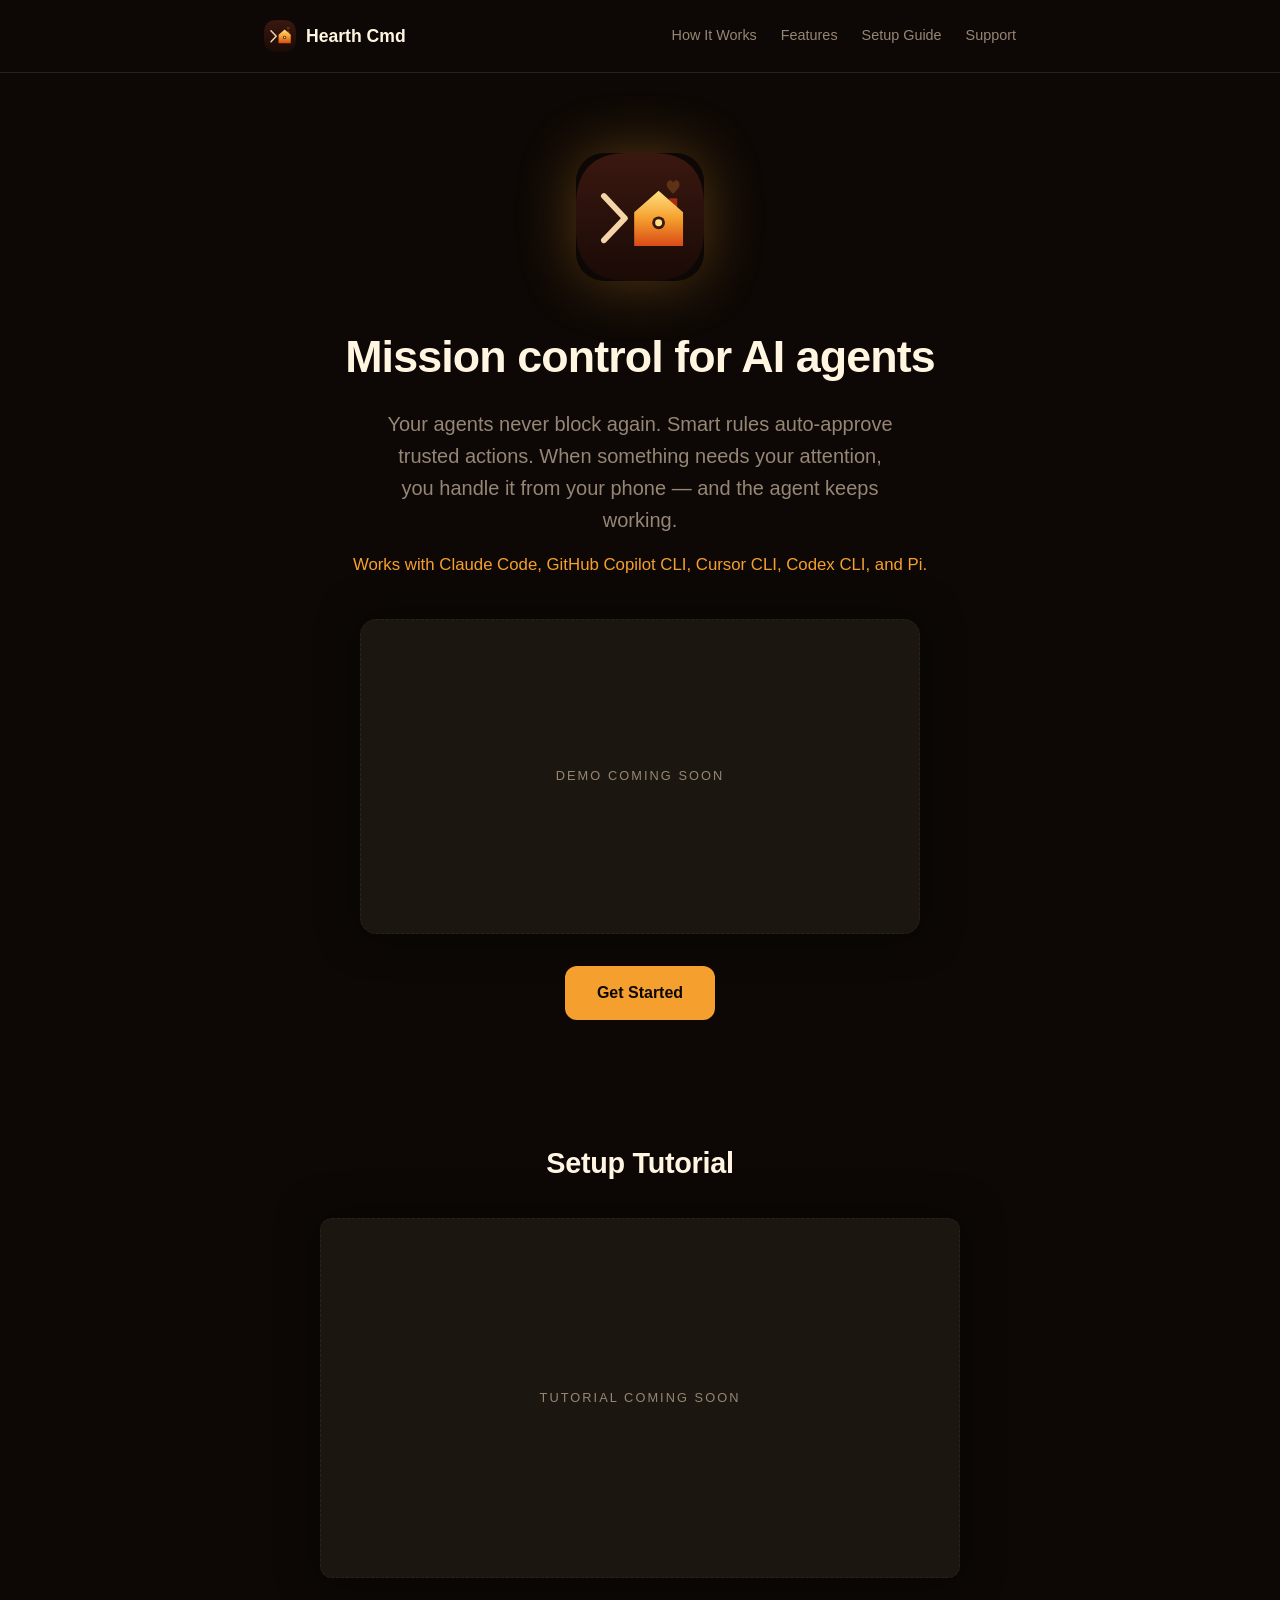
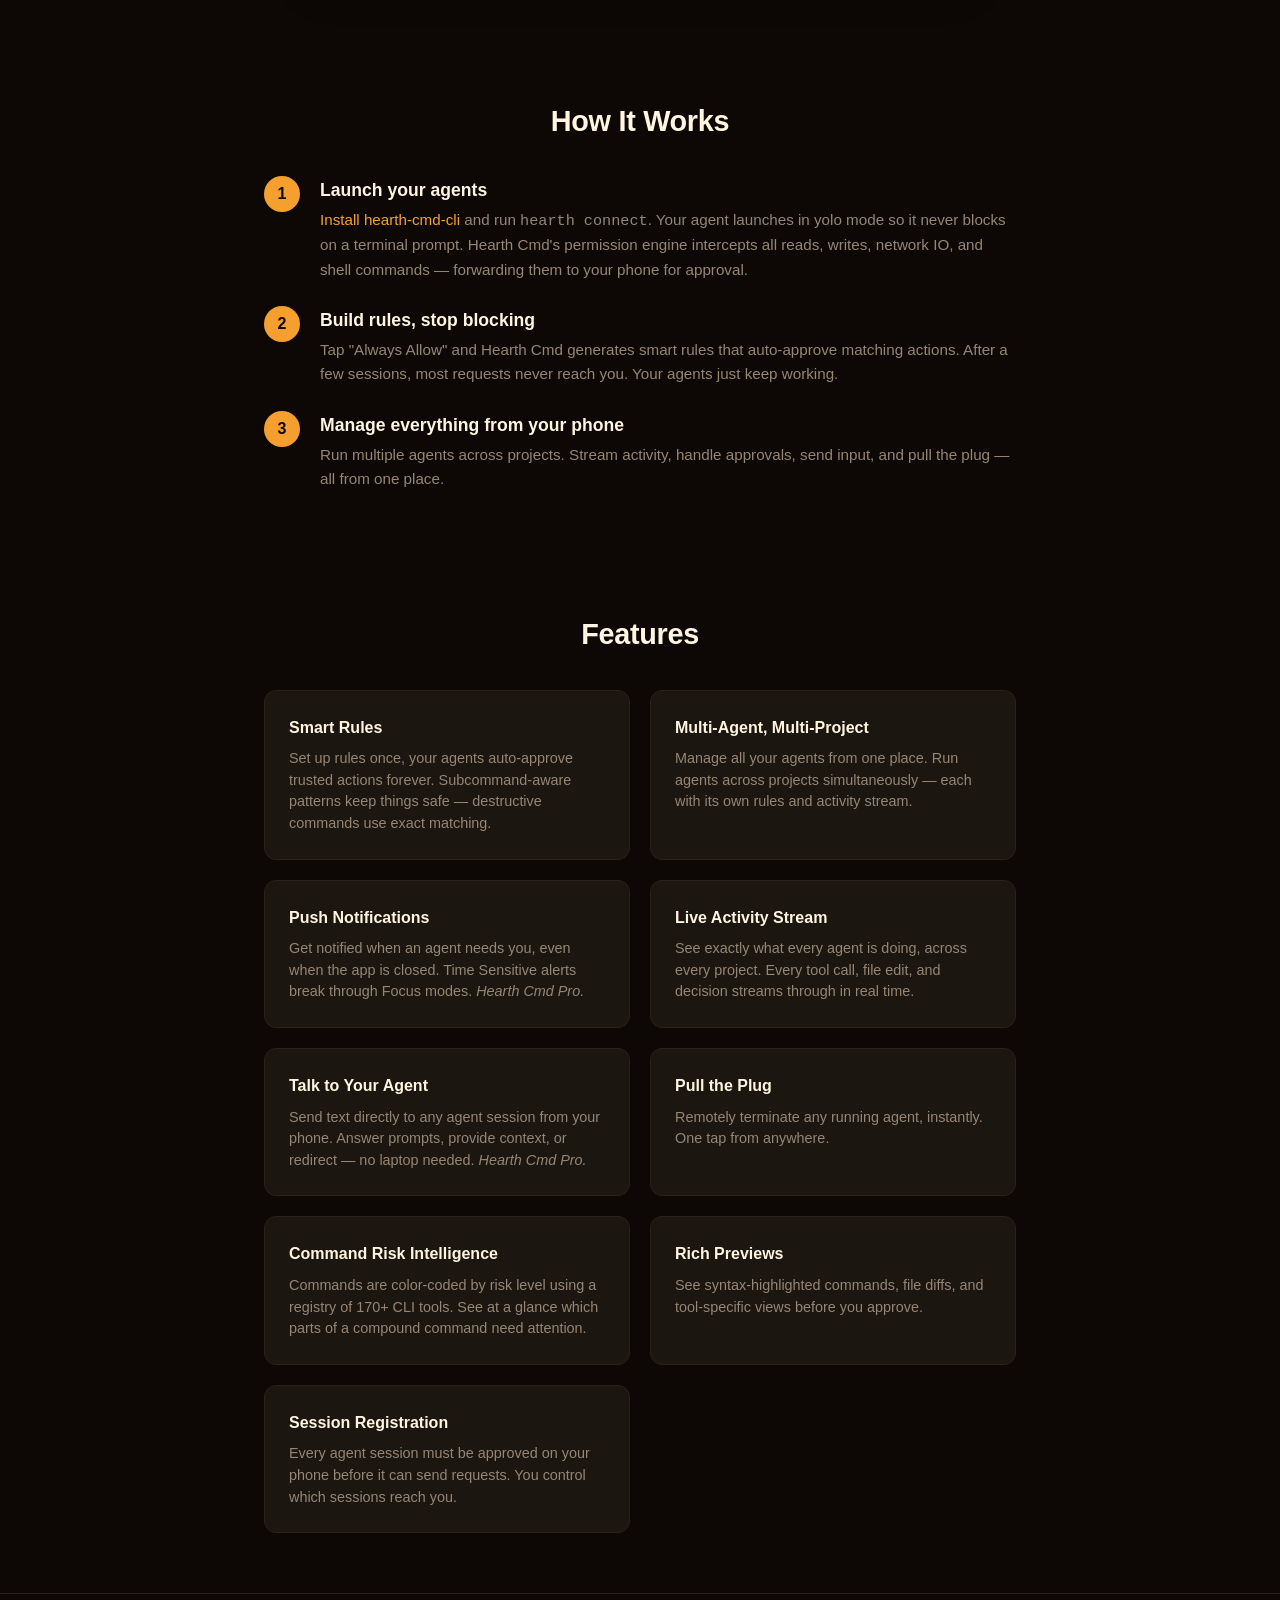
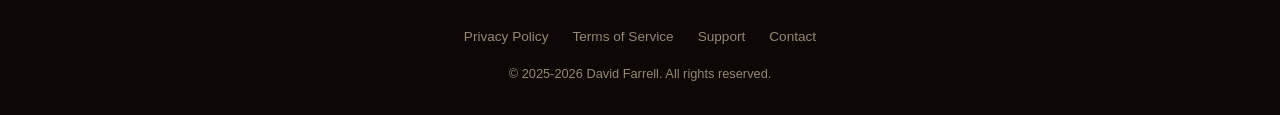
==== index.html @ 32d09fed "init: copy hearthcmd.com site as base for hearthcmd.dev Co-Authored-By: Claude Sonnet 4.6 <noreply@a" ====
<!DOCTYPE html>
<html lang="en">
<head>
  <meta charset="UTF-8">
  <meta name="viewport" content="width=device-width, initial-scale=1.0">
  <title>Hearth Cmd - Mission Control for AI Coding Agents</title>
  <meta name="description" content="Mission control for AI coding agents. Smart rules, live activity streaming, push notifications, and multi-agent management for Claude Code, Copilot CLI, Cursor CLI, Codex CLI, and Pi.">
  <link rel="icon" type="image/svg+xml" href="hearthcmd.svg">
  <link rel="apple-touch-icon" href="hearthcmd-180.png">
  <link rel="stylesheet" href="style.css">
</head>
<body>
  <nav>
    <div class="container">
      <a href="/" class="brand">
        <img src="hearthcmd.svg" alt="Hearth Cmd logo">
        Hearth Cmd
      </a>
      <div class="nav-links">
        <a href="#how-it-works">How It Works</a>
        <a href="#features">Features</a>
        <a href="guide.html">Setup Guide</a>
        <a href="support.html">Support</a>
      </div>
    </div>
  </nav>

  <header class="hero">
    <div class="container">
      <img src="hearthcmd.svg" alt="Hearth Cmd" class="hero-logo">
      <h1>Mission control for AI agents</h1>
      <p class="tagline">Your agents never block again. Smart rules auto-approve trusted actions. When something needs your attention, you handle it from your phone — and the agent keeps working.</p>
      <p class="supported-agents">Works with Claude Code, GitHub Copilot CLI, Cursor CLI, Codex CLI, and Pi.</p>
      <div class="hero-video media-placeholder" role="img" aria-label="Activity stream demo coming soon">
        Demo coming soon
      </div>
      <a href="guide.html" class="cta-button">Get Started</a>
    </div>
  </header>

  <section id="tutorial">
    <div class="container">
      <h2>Setup Tutorial</h2>
      <div class="video-wrapper media-placeholder" role="img" aria-label="Setup tutorial coming soon">
        Tutorial coming soon
      </div>
    </div>
  </section>

  <section id="how-it-works">
    <div class="container">
      <h2>How It Works</h2>
      <div class="steps">
        <div class="step">
          <div class="step-number">1</div>
          <div class="step-content">
            <h3>Launch your agents</h3>
            <p><a href="guide.html">Install hearth-cmd-cli</a> and run <code>hearth connect</code>. Your agent launches in yolo mode so it never blocks on a terminal prompt. Hearth Cmd's permission engine intercepts all reads, writes, network IO, and shell commands &mdash; forwarding them to your phone for approval.</p>
          </div>
        </div>
        <div class="step">
          <div class="step-number">2</div>
          <div class="step-content">
            <h3>Build rules, stop blocking</h3>
            <p>Tap "Always Allow" and Hearth Cmd generates smart rules that auto-approve matching actions. After a few sessions, most requests never reach you. Your agents just keep working.</p>
          </div>
        </div>
        <div class="step">
          <div class="step-number">3</div>
          <div class="step-content">
            <h3>Manage everything from your phone</h3>
            <p>Run multiple agents across projects. Stream activity, handle approvals, send input, and pull the plug &mdash; all from one place.</p>
          </div>
        </div>
      </div>
    </div>
  </section>

  <section id="features">
    <div class="container">
      <h2>Features</h2>
      <div class="features-grid">
        <div class="feature-card">
          <h3>Smart Rules</h3>
          <p>Set up rules once, your agents auto-approve trusted actions forever. Subcommand-aware patterns keep things safe &mdash; destructive commands use exact matching.</p>
        </div>
        <div class="feature-card">
          <h3>Multi-Agent, Multi-Project</h3>
          <p>Manage all your agents from one place. Run agents across projects simultaneously &mdash; each with its own rules and activity stream.</p>
        </div>
        <div class="feature-card">
          <h3>Push Notifications</h3>
          <p>Get notified when an agent needs you, even when the app is closed. Time Sensitive alerts break through Focus modes. <em>Hearth Cmd Pro.</em></p>
        </div>
        <div class="feature-card">
          <h3>Live Activity Stream</h3>
          <p>See exactly what every agent is doing, across every project. Every tool call, file edit, and decision streams through in real time.</p>
        </div>
        <div class="feature-card">
          <h3>Talk to Your Agent</h3>
          <p>Send text directly to any agent session from your phone. Answer prompts, provide context, or redirect &mdash; no laptop needed. <em>Hearth Cmd Pro.</em></p>
        </div>
        <div class="feature-card">
          <h3>Pull the Plug</h3>
          <p>Remotely terminate any running agent, instantly. One tap from anywhere.</p>
        </div>
        <div class="feature-card">
          <h3>Command Risk Intelligence</h3>
          <p>Commands are color-coded by risk level using a registry of 170+ CLI tools. See at a glance which parts of a compound command need attention.</p>
        </div>
        <div class="feature-card">
          <h3>Rich Previews</h3>
          <p>See syntax-highlighted commands, file diffs, and tool-specific views before you approve.</p>
        </div>
        <div class="feature-card">
          <h3>Session Registration</h3>
          <p>Every agent session must be approved on your phone before it can send requests. You control which sessions reach you.</p>
        </div>

      </div>
    </div>
  </section>

  <footer>
    <div class="container">
      <div class="footer-links">
        <a href="privacy.html">Privacy Policy</a>
        <a href="terms.html">Terms of Service</a>
        <a href="support.html">Support</a>
        <a href="mailto:support@hearthcmd.com">Contact</a>
      </div>
      <p class="copyright">&copy; 2025-2026 David Farrell. All rights reserved.</p>
    </div>
  </footer>
</body>
</html>
---- style.css ----
/* Reset & Base */
*, *::before, *::after {
  box-sizing: border-box;
  margin: 0;
  padding: 0;
}

:root {
  --accent: #f5a02e;
  --accent-glow: rgba(245, 160, 46, 0.32);
  --dark: #0d0805;
  --dark-surface: #15100b;
  --dark-card: #1c1611;
  --dark-border: #2a2118;
  --text: #e8e0d4;
  --text-muted: #968675;
  --text-heading: #fff5e0;
}

html {
  scroll-behavior: smooth;
}

body {
  font-family: -apple-system, BlinkMacSystemFont, "SF Pro Text", "Helvetica Neue", Arial, sans-serif;
  background: var(--dark);
  color: var(--text);
  line-height: 1.6;
  -webkit-font-smoothing: antialiased;
}

a {
  color: var(--accent);
  text-decoration: none;
}

a:hover {
  text-decoration: underline;
}

/* Layout */
.container {
  max-width: 800px;
  margin: 0 auto;
  padding: 0 24px;
}

/* Navigation */
nav {
  padding: 20px 0;
  border-bottom: 1px solid var(--dark-border);
}

nav .container {
  display: flex;
  align-items: center;
  justify-content: space-between;
}

nav .brand {
  display: flex;
  align-items: center;
  gap: 10px;
  color: var(--text-heading);
  font-weight: 600;
  font-size: 1.1rem;
}

nav .brand img {
  width: 32px;
  height: 32px;
  border-radius: 7px;
}

nav .nav-links {
  display: flex;
  gap: 24px;
}

nav .nav-links a {
  color: var(--text-muted);
  font-size: 0.9rem;
}

nav .nav-links a:hover {
  color: var(--text);
  text-decoration: none;
}

/* Hero */
.hero {
  text-align: center;
  padding: 80px 0 60px;
}

.hero-logo {
  width: 128px;
  height: 128px;
  border-radius: 28px;
  margin-bottom: 32px;
  box-shadow: 0 0 60px var(--accent-glow);
}

.hero h1 {
  font-size: 2.8rem;
  font-weight: 700;
  color: var(--text-heading);
  margin-bottom: 16px;
  letter-spacing: -0.02em;
}

.hero .tagline {
  font-size: 1.25rem;
  color: var(--text-muted);
  max-width: 520px;
  margin: 0 auto 16px;
}

.hero .supported-agents {
  font-size: 1.05rem;
  color: var(--accent);
  margin: 0 auto 40px;
}

.hero-video {
  display: block;
  margin: 0 auto 32px;
  width: 100%;
  max-width: 560px;
  max-height: 500px;
  aspect-ratio: 16 / 9;
  border-radius: 16px;
  box-shadow: 0 0 40px rgba(0, 0, 0, 0.5);
}

.media-placeholder {
  display: flex;
  align-items: center;
  justify-content: center;
  background: var(--dark-card);
  border: 1px dashed var(--dark-border);
  color: var(--text-muted);
  font-size: 0.8rem;
  letter-spacing: 0.16em;
  text-transform: uppercase;
}

.cta-button {
  display: inline-block;
  background: var(--accent);
  color: var(--dark);
  font-weight: 600;
  font-size: 1rem;
  padding: 14px 32px;
  border-radius: 12px;
  transition: opacity 0.2s;
}

.cta-button:hover {
  opacity: 0.85;
  text-decoration: none;
}

/* Video */
.video-wrapper {
  max-width: 640px;
  margin: 0 auto;
  aspect-ratio: 16 / 9;
  border-radius: 12px;
  overflow: hidden;
  box-shadow: 0 0 40px rgba(0, 0, 0, 0.5);
}

.video-wrapper iframe {
  width: 100%;
  height: 100%;
}

/* Sections */
section {
  padding: 60px 0;
}

section h2 {
  font-size: 1.8rem;
  font-weight: 700;
  color: var(--text-heading);
  margin-bottom: 32px;
  text-align: center;
  letter-spacing: -0.01em;
}

/* How It Works */
.steps {
  display: flex;
  flex-direction: column;
  gap: 24px;
}

.step {
  display: flex;
  gap: 20px;
  align-items: flex-start;
}

.step-number {
  flex-shrink: 0;
  width: 36px;
  height: 36px;
  background: var(--accent);
  color: var(--dark);
  font-weight: 700;
  font-size: 1rem;
  border-radius: 50%;
  display: flex;
  align-items: center;
  justify-content: center;
}

.step-content h3 {
  font-size: 1.1rem;
  color: var(--text-heading);
  margin-bottom: 4px;
}

.step-content p {
  color: var(--text-muted);
  font-size: 0.95rem;
}

/* Features */
.features-grid {
  display: grid;
  grid-template-columns: 1fr 1fr;
  gap: 20px;
}

.feature-card {
  background: var(--dark-card);
  border: 1px solid var(--dark-border);
  border-radius: 12px;
  padding: 24px;
}

.feature-card h3 {
  color: var(--text-heading);
  font-size: 1rem;
  margin-bottom: 8px;
}

.feature-card p {
  color: var(--text-muted);
  font-size: 0.9rem;
  line-height: 1.5;
}

/* Footer */
footer {
  border-top: 1px solid var(--dark-border);
  padding: 32px 0;
  text-align: center;
}

footer .footer-links {
  display: flex;
  justify-content: center;
  gap: 24px;
  margin-bottom: 16px;
}

footer .footer-links a {
  color: var(--text-muted);
  font-size: 0.85rem;
}

footer .footer-links a:hover {
  color: var(--text);
}

footer .copyright {
  color: var(--text-muted);
  font-size: 0.8rem;
}

/* Legal pages */
.legal {
  padding: 60px 0;
}

.legal h1 {
  font-size: 2rem;
  font-weight: 700;
  color: var(--text-heading);
  margin-bottom: 8px;
}

.legal .last-updated {
  color: var(--text-muted);
  font-size: 0.9rem;
  margin-bottom: 40px;
}

.legal h2 {
  font-size: 1.3rem;
  text-align: left;
  margin-top: 36px;
  margin-bottom: 12px;
}

.legal p,
.legal ul {
  margin-bottom: 16px;
  font-size: 0.95rem;
  line-height: 1.7;
}

.legal ul {
  padding-left: 24px;
}

.legal li {
  margin-bottom: 8px;
}

/* Support / docs page */
.docs {
  padding: 60px 0;
}

.docs h1 {
  font-size: 2rem;
  font-weight: 700;
  color: var(--text-heading);
  margin-bottom: 32px;
}

.docs h2 {
  font-size: 1.3rem;
  text-align: left;
  margin-top: 36px;
  margin-bottom: 12px;
}

.docs h3 {
  font-size: 1.1rem;
  color: var(--text-heading);
  margin-top: 24px;
  margin-bottom: 8px;
}

.docs p,
.docs ul,
.docs ol {
  margin-bottom: 16px;
  font-size: 0.95rem;
  line-height: 1.7;
}

.docs ul,
.docs ol {
  padding-left: 24px;
}

.docs li {
  margin-bottom: 8px;
}

.docs code {
  font-family: "SF Mono", "Menlo", "Monaco", monospace;
  font-size: 0.85em;
  background: var(--dark-card);
  border: 1px solid var(--dark-border);
  padding: 2px 6px;
  border-radius: 4px;
}

.docs pre {
  background: var(--dark-card);
  border: 1px solid var(--dark-border);
  border-radius: 8px;
  padding: 16px;
  overflow-x: auto;
  margin-bottom: 16px;
  position: relative;
}

.copy-btn {
  position: absolute;
  top: 8px;
  right: 8px;
  background: var(--dark-border);
  color: var(--text-muted);
  border: none;
  border-radius: 4px;
  padding: 4px 10px;
  font-size: 0.75rem;
  cursor: pointer;
  opacity: 0;
  transition: opacity 0.15s, background 0.15s;
}

.docs pre:hover .copy-btn {
  opacity: 1;
}

.copy-btn:hover {
  background: var(--accent);
  color: var(--dark);
}

.copy-btn.copied {
  background: var(--accent);
  color: var(--dark);
  opacity: 1;
}

.docs pre code {
  background: none;
  border: none;
  padding: 0;
  font-size: 0.85rem;
  line-height: 1.5;
}

.docs table {
  width: 100%;
  border-collapse: collapse;
  margin-bottom: 16px;
  font-size: 0.9rem;
}

.docs th,
.docs td {
  text-align: left;
  padding: 10px 12px;
  border-bottom: 1px solid var(--dark-border);
}

.docs th {
  color: var(--text-heading);
  font-weight: 600;
}

.docs td {
  color: var(--text-muted);
}

.docs td code {
  font-size: 0.8rem;
}

/* Responsive */
@media (max-width: 600px) {
  .hero h1 {
    font-size: 2rem;
  }

  .hero .tagline {
    font-size: 1.05rem;
  }

  .features-grid {
    grid-template-columns: 1fr;
  }

  nav .nav-links {
    gap: 16px;
  }
}
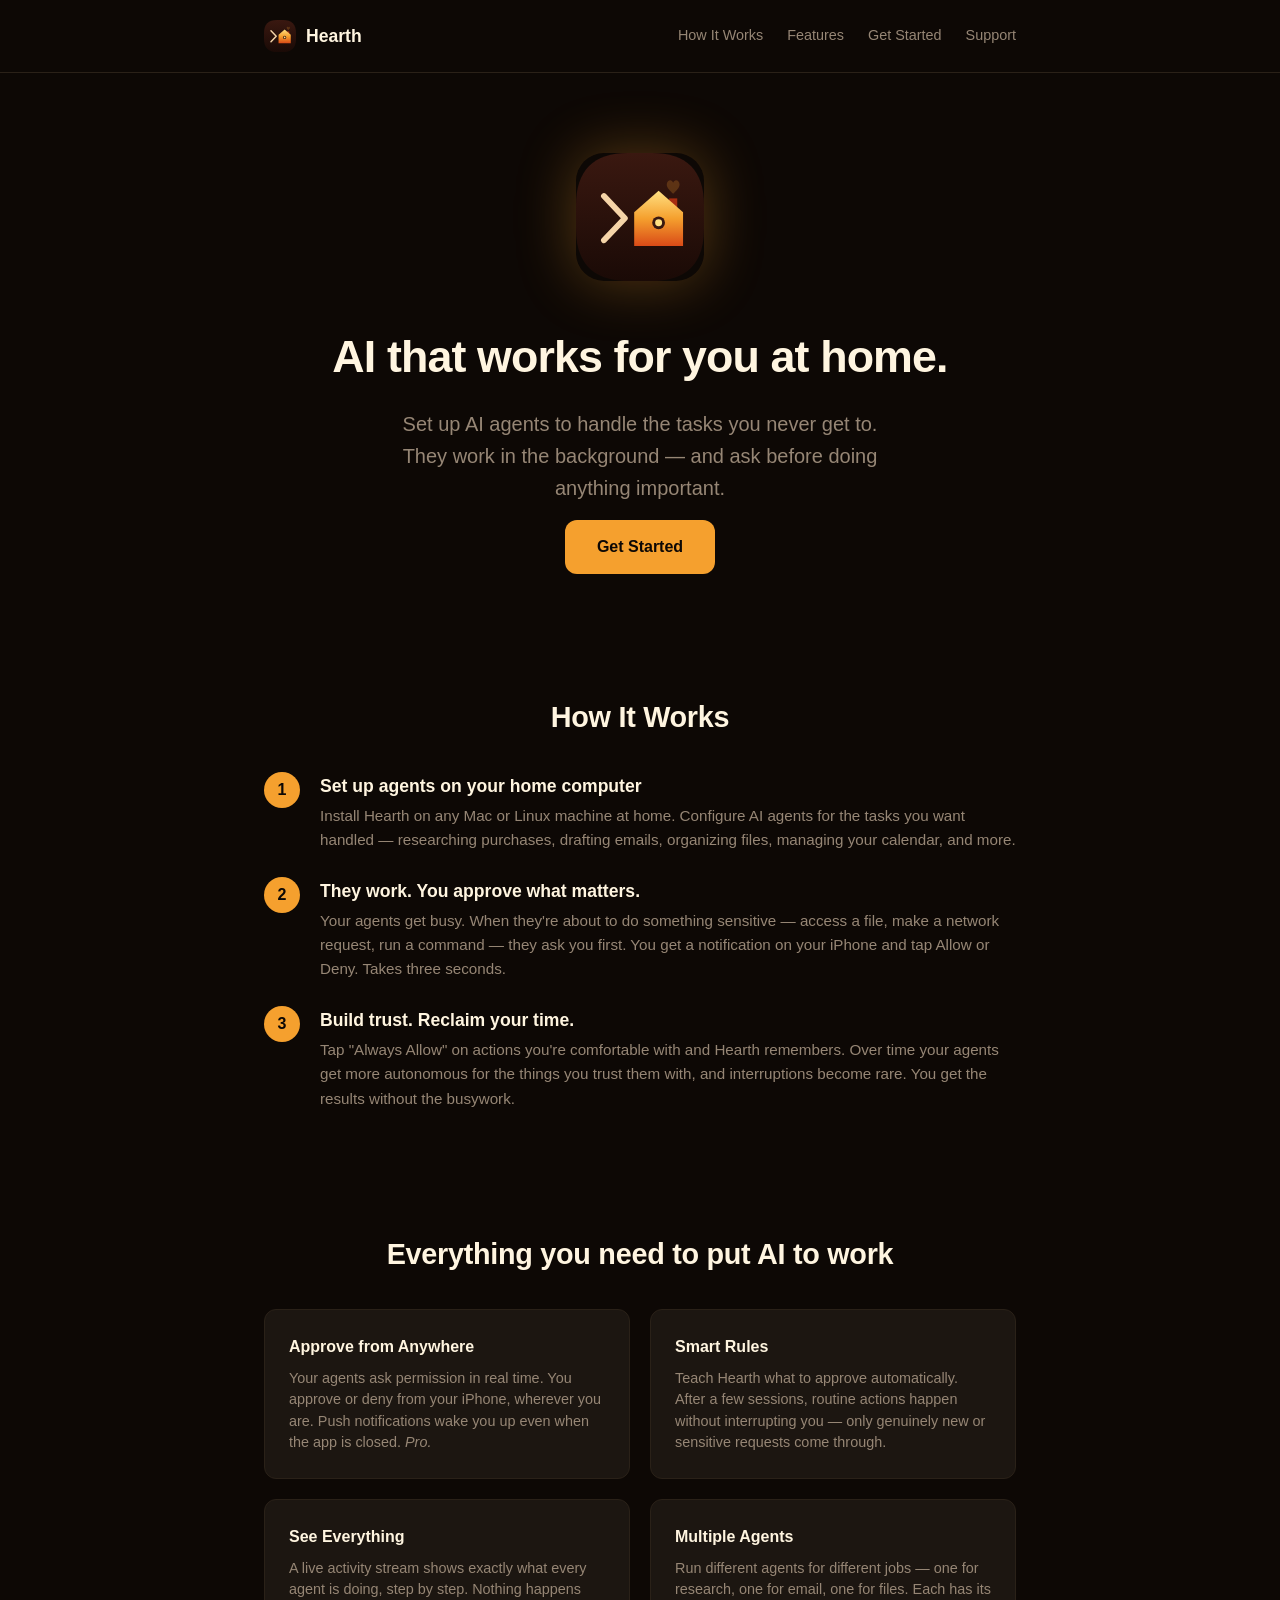
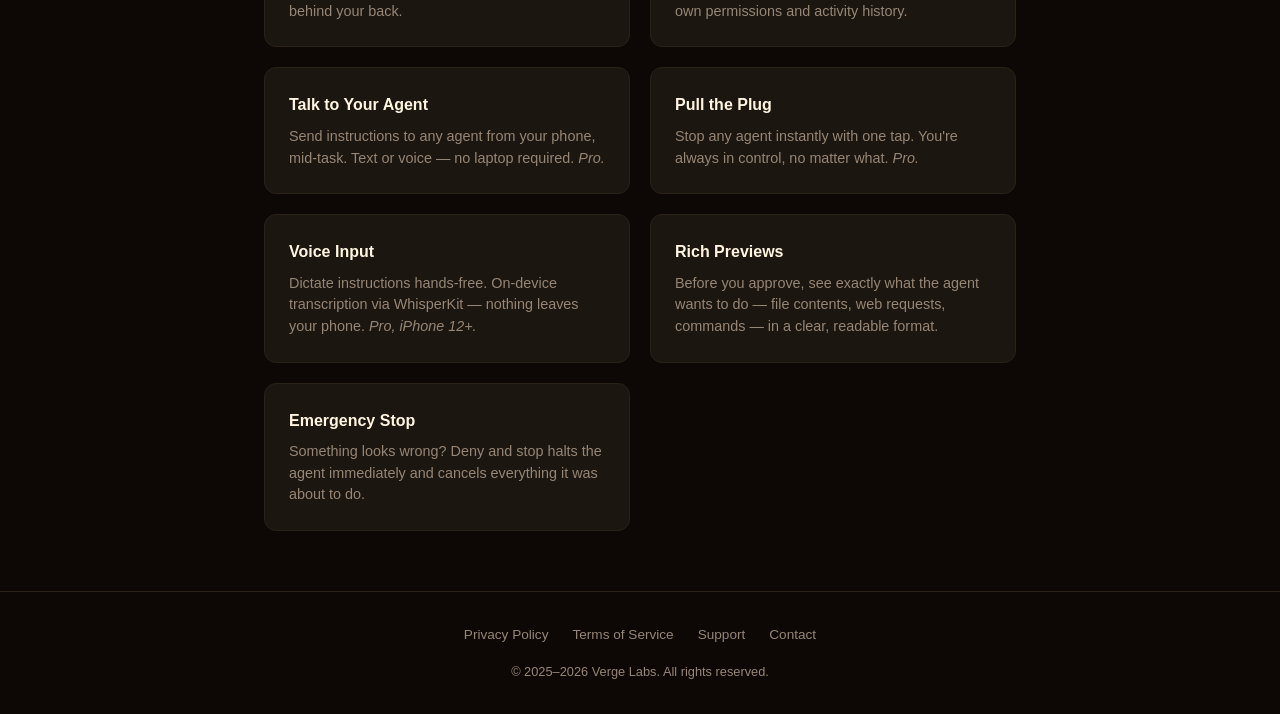
==== commit 0114973b: "Reframe: household agents, Verge Labs, accurate CLI commands" ====
--- a/index.html
+++ b/index.html
@@ -3,8 +3,8 @@
 <head>
   <meta charset="UTF-8">
   <meta name="viewport" content="width=device-width, initial-scale=1.0">
-  <title>Hearth Cmd - Mission Control for AI Coding Agents</title>
-  <meta name="description" content="Mission control for AI coding agents. Smart rules, live activity streaming, push notifications, and multi-agent management for Claude Code, Copilot CLI, Cursor CLI, Codex CLI, and Pi.">
+  <title>Hearth - AI Agents for Everyday Life</title>
+  <meta name="description" content="Hearth puts AI agents to work in your home. They handle the tedious stuff — research, emails, scheduling, files — while you stay in complete control from your iPhone.">
   <link rel="icon" type="image/svg+xml" href="hearthcmd.svg">
   <link rel="apple-touch-icon" href="hearthcmd-180.png">
   <link rel="stylesheet" href="style.css">
@@ -13,13 +13,13 @@
   <nav>
     <div class="container">
       <a href="/" class="brand">
-        <img src="hearthcmd.svg" alt="Hearth Cmd logo">
-        Hearth Cmd
+        <img src="hearthcmd.svg" alt="Hearth logo">
+        Hearth
       </a>
       <div class="nav-links">
         <a href="#how-it-works">How It Works</a>
         <a href="#features">Features</a>
-        <a href="guide.html">Setup Guide</a>
+        <a href="guide.html">Get Started</a>
         <a href="support.html">Support</a>
       </div>
     </div>
@@ -27,25 +27,12 @@
 
   <header class="hero">
     <div class="container">
-      <img src="hearthcmd.svg" alt="Hearth Cmd" class="hero-logo">
-      <h1>Mission control for AI agents</h1>
-      <p class="tagline">Your agents never block again. Smart rules auto-approve trusted actions. When something needs your attention, you handle it from your phone — and the agent keeps working.</p>
-      <p class="supported-agents">Works with Claude Code, GitHub Copilot CLI, Cursor CLI, Codex CLI, and Pi.</p>
-      <div class="hero-video media-placeholder" role="img" aria-label="Activity stream demo coming soon">
-        Demo coming soon
-      </div>
+      <img src="hearthcmd.svg" alt="Hearth" class="hero-logo">
+      <h1>AI that works for you at home.</h1>
+      <p class="tagline">Set up AI agents to handle the tasks you never get to. They work in the background &mdash; and ask before doing anything important.</p>
       <a href="guide.html" class="cta-button">Get Started</a>
     </div>
   </header>
-
-  <section id="tutorial">
-    <div class="container">
-      <h2>Setup Tutorial</h2>
-      <div class="video-wrapper media-placeholder" role="img" aria-label="Setup tutorial coming soon">
-        Tutorial coming soon
-      </div>
-    </div>
-  </section>
 
   <section id="how-it-works">
     <div class="container">
@@ -54,22 +41,22 @@
         <div class="step">
           <div class="step-number">1</div>
           <div class="step-content">
-            <h3>Launch your agents</h3>
-            <p><a href="guide.html">Install hearth-cmd-cli</a> and run <code>hearth connect</code>. Your agent launches in yolo mode so it never blocks on a terminal prompt. Hearth Cmd's permission engine intercepts all reads, writes, network IO, and shell commands &mdash; forwarding them to your phone for approval.</p>
+            <h3>Set up agents on your home computer</h3>
+            <p>Install Hearth on any Mac or Linux machine at home. Configure AI agents for the tasks you want handled &mdash; researching purchases, drafting emails, organizing files, managing your calendar, and more.</p>
           </div>
         </div>
         <div class="step">
           <div class="step-number">2</div>
           <div class="step-content">
-            <h3>Build rules, stop blocking</h3>
-            <p>Tap "Always Allow" and Hearth Cmd generates smart rules that auto-approve matching actions. After a few sessions, most requests never reach you. Your agents just keep working.</p>
+            <h3>They work. You approve what matters.</h3>
+            <p>Your agents get busy. When they're about to do something sensitive &mdash; access a file, make a network request, run a command &mdash; they ask you first. You get a notification on your iPhone and tap Allow or Deny. Takes three seconds.</p>
           </div>
         </div>
         <div class="step">
           <div class="step-number">3</div>
           <div class="step-content">
-            <h3>Manage everything from your phone</h3>
-            <p>Run multiple agents across projects. Stream activity, handle approvals, send input, and pull the plug &mdash; all from one place.</p>
+            <h3>Build trust. Reclaim your time.</h3>
+            <p>Tap "Always Allow" on actions you're comfortable with and Hearth remembers. Over time your agents get more autonomous for the things you trust them with, and interruptions become rare. You get the results without the busywork.</p>
           </div>
         </div>
       </div>
@@ -78,45 +65,44 @@
 
   <section id="features">
     <div class="container">
-      <h2>Features</h2>
+      <h2>Everything you need to put AI to work</h2>
       <div class="features-grid">
         <div class="feature-card">
-          <h3>Smart Rules</h3>
-          <p>Set up rules once, your agents auto-approve trusted actions forever. Subcommand-aware patterns keep things safe &mdash; destructive commands use exact matching.</p>
+          <h3>Approve from Anywhere</h3>
+          <p>Your agents ask permission in real time. You approve or deny from your iPhone, wherever you are. Push notifications wake you up even when the app is closed. <em>Pro.</em></p>
         </div>
         <div class="feature-card">
-          <h3>Multi-Agent, Multi-Project</h3>
-          <p>Manage all your agents from one place. Run agents across projects simultaneously &mdash; each with its own rules and activity stream.</p>
+          <h3>Smart Rules</h3>
+          <p>Teach Hearth what to approve automatically. After a few sessions, routine actions happen without interrupting you &mdash; only genuinely new or sensitive requests come through.</p>
         </div>
         <div class="feature-card">
-          <h3>Push Notifications</h3>
-          <p>Get notified when an agent needs you, even when the app is closed. Time Sensitive alerts break through Focus modes. <em>Hearth Cmd Pro.</em></p>
+          <h3>See Everything</h3>
+          <p>A live activity stream shows exactly what every agent is doing, step by step. Nothing happens behind your back.</p>
         </div>
         <div class="feature-card">
-          <h3>Live Activity Stream</h3>
-          <p>See exactly what every agent is doing, across every project. Every tool call, file edit, and decision streams through in real time.</p>
+          <h3>Multiple Agents</h3>
+          <p>Run different agents for different jobs &mdash; one for research, one for email, one for files. Each has its own permissions and activity history.</p>
         </div>
         <div class="feature-card">
           <h3>Talk to Your Agent</h3>
-          <p>Send text directly to any agent session from your phone. Answer prompts, provide context, or redirect &mdash; no laptop needed. <em>Hearth Cmd Pro.</em></p>
+          <p>Send instructions to any agent from your phone, mid-task. Text or voice &mdash; no laptop required. <em>Pro.</em></p>
         </div>
         <div class="feature-card">
           <h3>Pull the Plug</h3>
-          <p>Remotely terminate any running agent, instantly. One tap from anywhere.</p>
+          <p>Stop any agent instantly with one tap. You're always in control, no matter what. <em>Pro.</em></p>
         </div>
         <div class="feature-card">
-          <h3>Command Risk Intelligence</h3>
-          <p>Commands are color-coded by risk level using a registry of 170+ CLI tools. See at a glance which parts of a compound command need attention.</p>
+          <h3>Voice Input</h3>
+          <p>Dictate instructions hands-free. On-device transcription via WhisperKit &mdash; nothing leaves your phone. <em>Pro, iPhone 12+.</em></p>
         </div>
         <div class="feature-card">
           <h3>Rich Previews</h3>
-          <p>See syntax-highlighted commands, file diffs, and tool-specific views before you approve.</p>
+          <p>Before you approve, see exactly what the agent wants to do &mdash; file contents, web requests, commands &mdash; in a clear, readable format.</p>
         </div>
         <div class="feature-card">
-          <h3>Session Registration</h3>
-          <p>Every agent session must be approved on your phone before it can send requests. You control which sessions reach you.</p>
+          <h3>Emergency Stop</h3>
+          <p>Something looks wrong? Deny and stop halts the agent immediately and cancels everything it was about to do.</p>
         </div>
-
       </div>
     </div>
   </section>
@@ -129,7 +115,7 @@
         <a href="support.html">Support</a>
         <a href="mailto:support@hearthcmd.com">Contact</a>
       </div>
-      <p class="copyright">&copy; 2025-2026 David Farrell. All rights reserved.</p>
+      <p class="copyright">&copy; 2025&ndash;2026 Verge Labs. All rights reserved.</p>
     </div>
   </footer>
 </body>
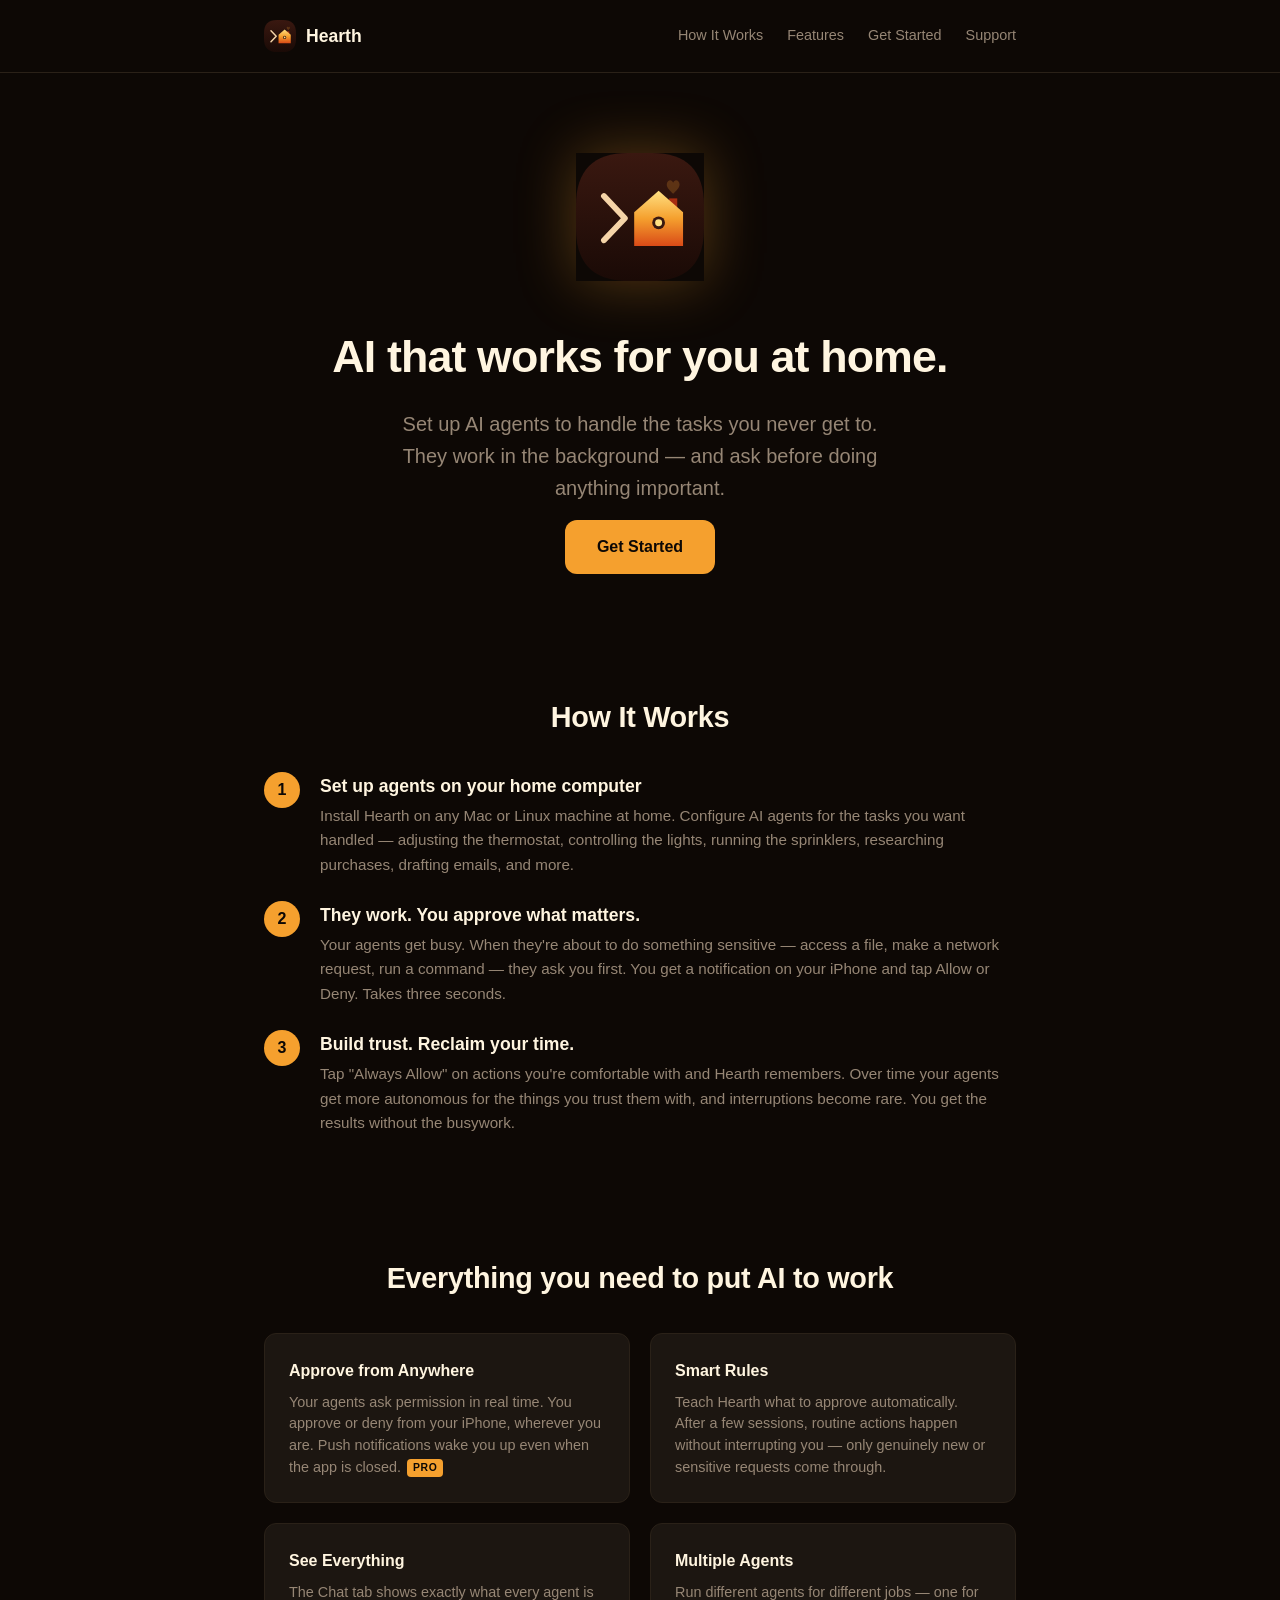
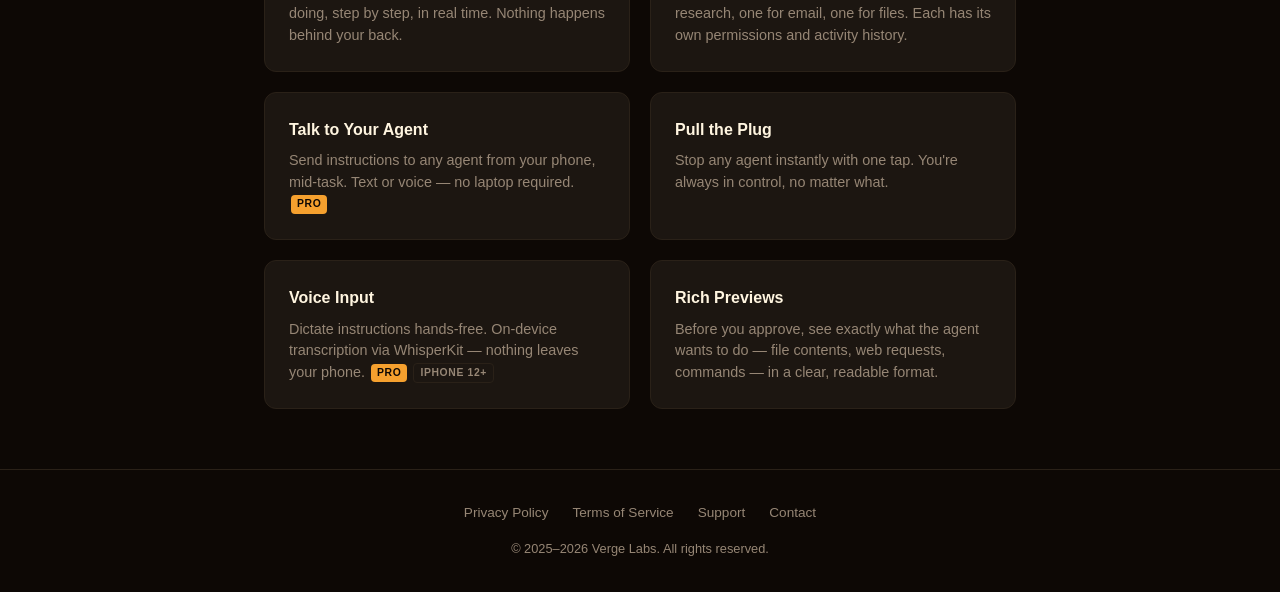
==== commit 254428a2: "Reframe for household agents; Verge Labs branding; Chat tab rename; Pro badge; content fixes" ====
--- a/index.html
+++ b/index.html
@@ -42,7 +42,7 @@
           <div class="step-number">1</div>
           <div class="step-content">
             <h3>Set up agents on your home computer</h3>
-            <p>Install Hearth on any Mac or Linux machine at home. Configure AI agents for the tasks you want handled &mdash; researching purchases, drafting emails, organizing files, managing your calendar, and more.</p>
+            <p>Install Hearth on any Mac or Linux machine at home. Configure AI agents for the tasks you want handled &mdash; adjusting the thermostat, controlling the lights, running the sprinklers, researching purchases, drafting emails, and more.</p>
           </div>
         </div>
         <div class="step">
@@ -69,7 +69,7 @@
       <div class="features-grid">
         <div class="feature-card">
           <h3>Approve from Anywhere</h3>
-          <p>Your agents ask permission in real time. You approve or deny from your iPhone, wherever you are. Push notifications wake you up even when the app is closed. <em>Pro.</em></p>
+          <p>Your agents ask permission in real time. You approve or deny from your iPhone, wherever you are. Push notifications wake you up even when the app is closed. <span class="pro-badge">Pro</span></p>
         </div>
         <div class="feature-card">
           <h3>Smart Rules</h3>
@@ -77,7 +77,7 @@
         </div>
         <div class="feature-card">
           <h3>See Everything</h3>
-          <p>A live activity stream shows exactly what every agent is doing, step by step. Nothing happens behind your back.</p>
+          <p>The Chat tab shows exactly what every agent is doing, step by step, in real time. Nothing happens behind your back.</p>
         </div>
         <div class="feature-card">
           <h3>Multiple Agents</h3>
@@ -85,23 +85,19 @@
         </div>
         <div class="feature-card">
           <h3>Talk to Your Agent</h3>
-          <p>Send instructions to any agent from your phone, mid-task. Text or voice &mdash; no laptop required. <em>Pro.</em></p>
+          <p>Send instructions to any agent from your phone, mid-task. Text or voice &mdash; no laptop required. <span class="pro-badge">Pro</span></p>
         </div>
         <div class="feature-card">
           <h3>Pull the Plug</h3>
-          <p>Stop any agent instantly with one tap. You're always in control, no matter what. <em>Pro.</em></p>
+          <p>Stop any agent instantly with one tap. You're always in control, no matter what.</p>
         </div>
         <div class="feature-card">
           <h3>Voice Input</h3>
-          <p>Dictate instructions hands-free. On-device transcription via WhisperKit &mdash; nothing leaves your phone. <em>Pro, iPhone 12+.</em></p>
+          <p>Dictate instructions hands-free. On-device transcription via WhisperKit &mdash; nothing leaves your phone. <span class="pro-badge">Pro</span> <span class="pro-badge" style="background:var(--dark-card);color:var(--text-muted);border:1px solid var(--dark-border);">iPhone 12+</span></p>
         </div>
         <div class="feature-card">
           <h3>Rich Previews</h3>
           <p>Before you approve, see exactly what the agent wants to do &mdash; file contents, web requests, commands &mdash; in a clear, readable format.</p>
-        </div>
-        <div class="feature-card">
-          <h3>Emergency Stop</h3>
-          <p>Something looks wrong? Deny and stop halts the agent immediately and cancels everything it was about to do.</p>
         </div>
       </div>
     </div>
--- a/style.css
+++ b/style.css
@@ -69,7 +69,7 @@
 nav .brand img {
   width: 32px;
   height: 32px;
-  border-radius: 7px;
+  
 }
 
 nav .nav-links {
@@ -96,7 +96,7 @@
 .hero-logo {
   width: 128px;
   height: 128px;
-  border-radius: 28px;
+  
   margin-bottom: 32px;
   box-shadow: 0 0 60px var(--accent-glow);
 }
@@ -254,6 +254,21 @@
   line-height: 1.5;
 }
 
+.pro-badge {
+  display: inline-block;
+  background: var(--accent);
+  color: var(--dark);
+  font-size: 0.65rem;
+  font-weight: 700;
+  letter-spacing: 0.06em;
+  text-transform: uppercase;
+  padding: 2px 6px;
+  border-radius: 4px;
+  vertical-align: middle;
+  margin-left: 2px;
+  line-height: 1.4;
+}
+
 /* Footer */
 footer {
   border-top: 1px solid var(--dark-border);
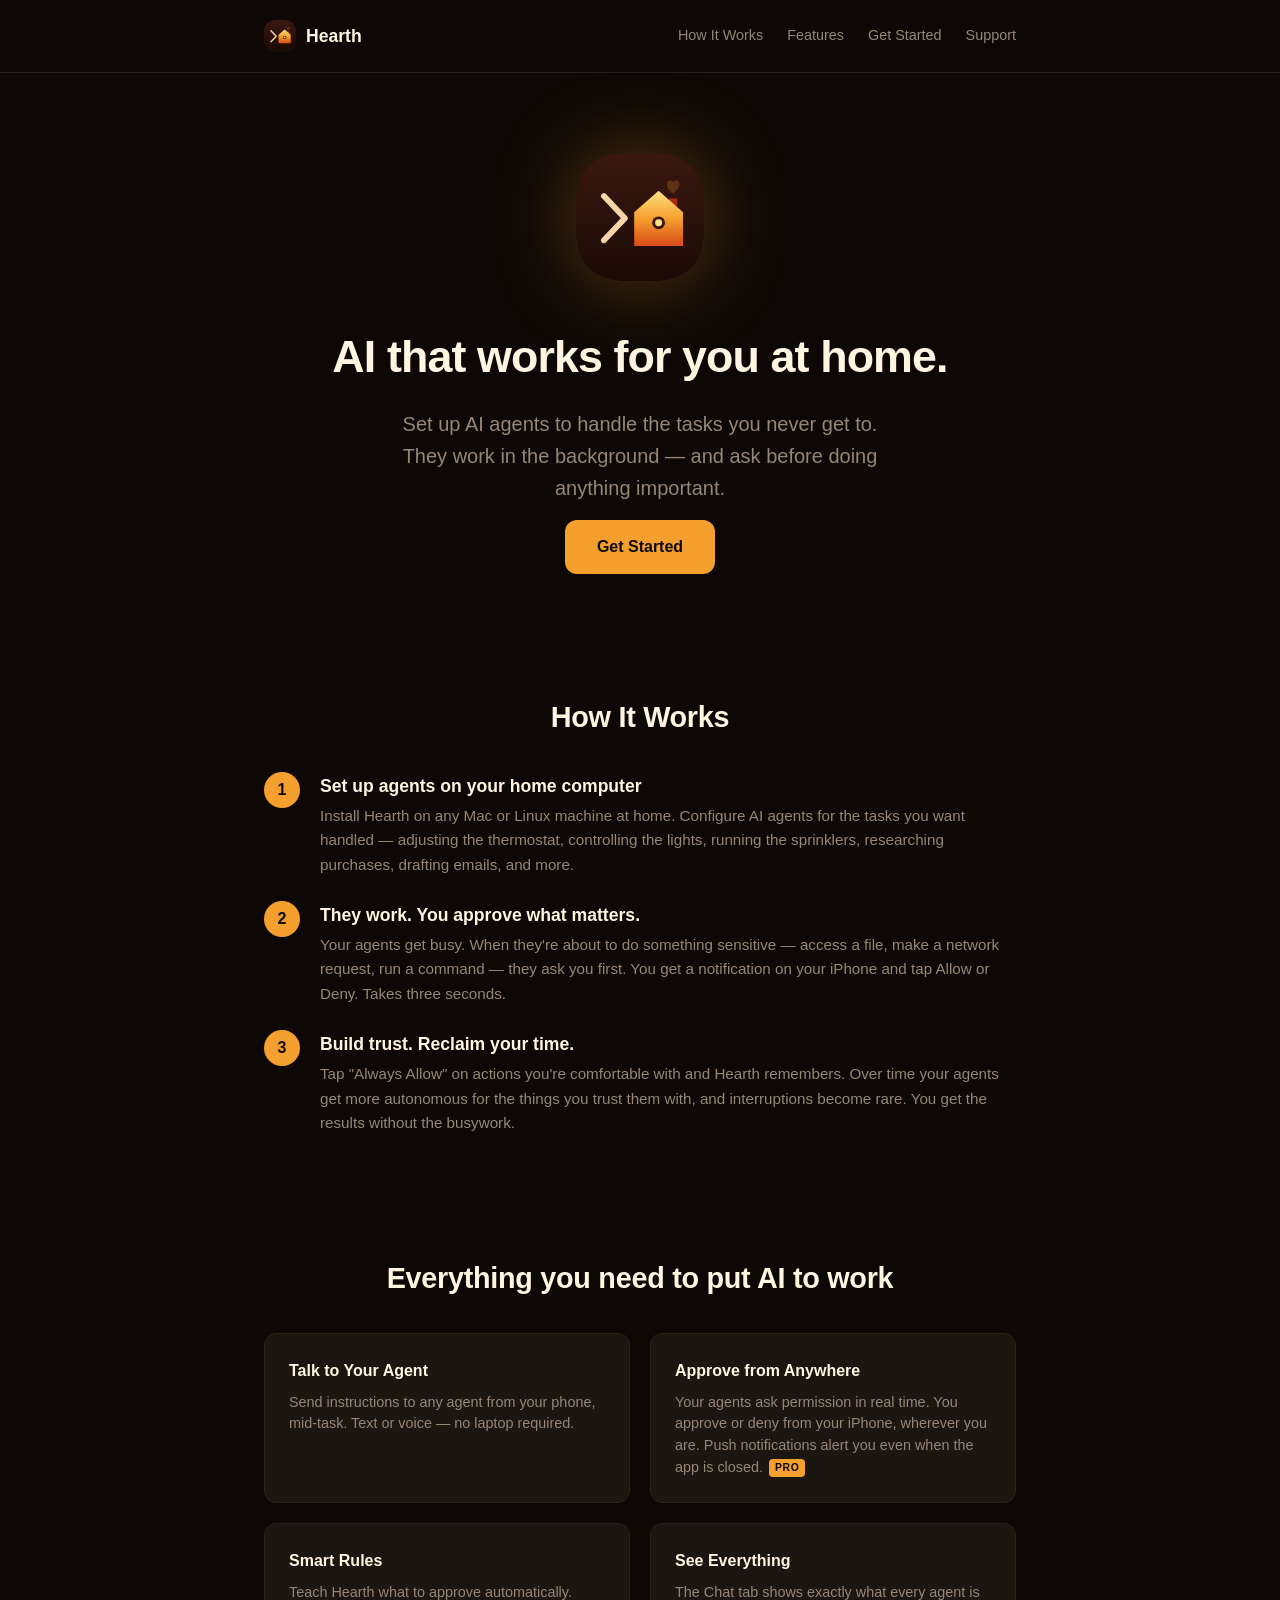
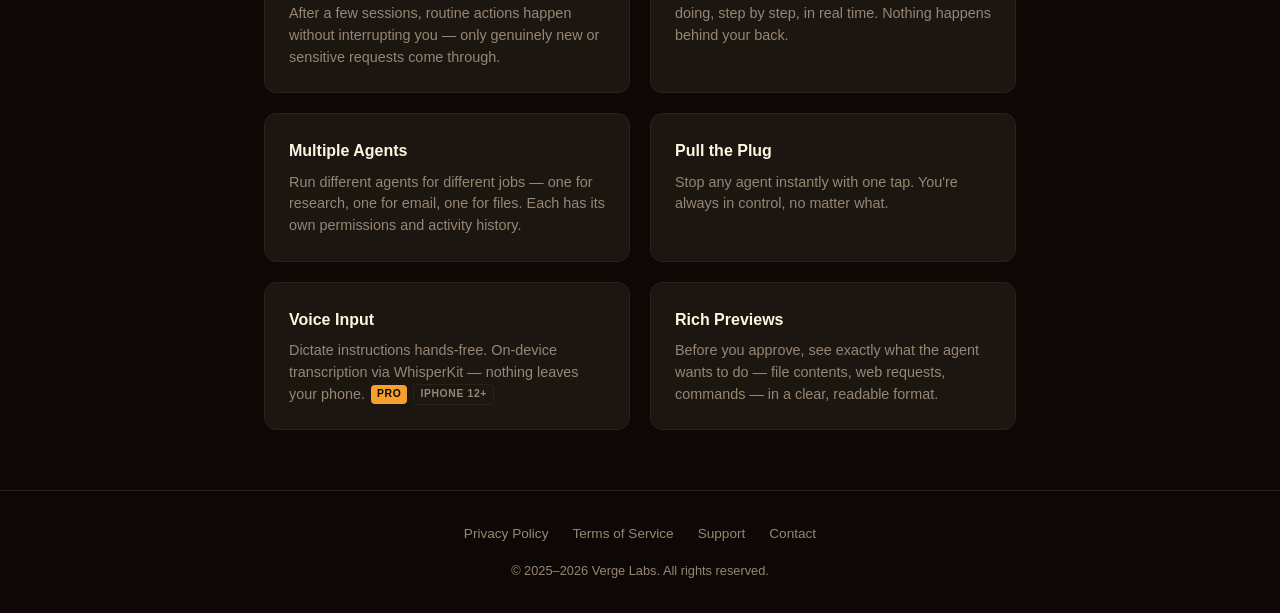
==== commit e951a949: "Content overhaul: household agent framing, Verge Labs, legal updates, UI terminology" ====
--- a/index.html
+++ b/index.html
@@ -68,8 +68,12 @@
       <h2>Everything you need to put AI to work</h2>
       <div class="features-grid">
         <div class="feature-card">
+          <h3>Talk to Your Agent</h3>
+          <p>Send instructions to any agent from your phone, mid-task. Text or voice &mdash; no laptop required.</p>
+        </div>
+        <div class="feature-card">
           <h3>Approve from Anywhere</h3>
-          <p>Your agents ask permission in real time. You approve or deny from your iPhone, wherever you are. Push notifications wake you up even when the app is closed. <span class="pro-badge">Pro</span></p>
+          <p>Your agents ask permission in real time. You approve or deny from your iPhone, wherever you are. Push notifications alert you even when the app is closed. <span class="pro-badge">Pro</span></p>
         </div>
         <div class="feature-card">
           <h3>Smart Rules</h3>
@@ -82,10 +86,6 @@
         <div class="feature-card">
           <h3>Multiple Agents</h3>
           <p>Run different agents for different jobs &mdash; one for research, one for email, one for files. Each has its own permissions and activity history.</p>
-        </div>
-        <div class="feature-card">
-          <h3>Talk to Your Agent</h3>
-          <p>Send instructions to any agent from your phone, mid-task. Text or voice &mdash; no laptop required. <span class="pro-badge">Pro</span></p>
         </div>
         <div class="feature-card">
           <h3>Pull the Plug</h3>
--- a/style.css
+++ b/style.css
@@ -96,9 +96,8 @@
 .hero-logo {
   width: 128px;
   height: 128px;
-  
   margin-bottom: 32px;
-  box-shadow: 0 0 60px var(--accent-glow);
+  filter: drop-shadow(0 0 40px var(--accent-glow));
 }
 
 .hero h1 {
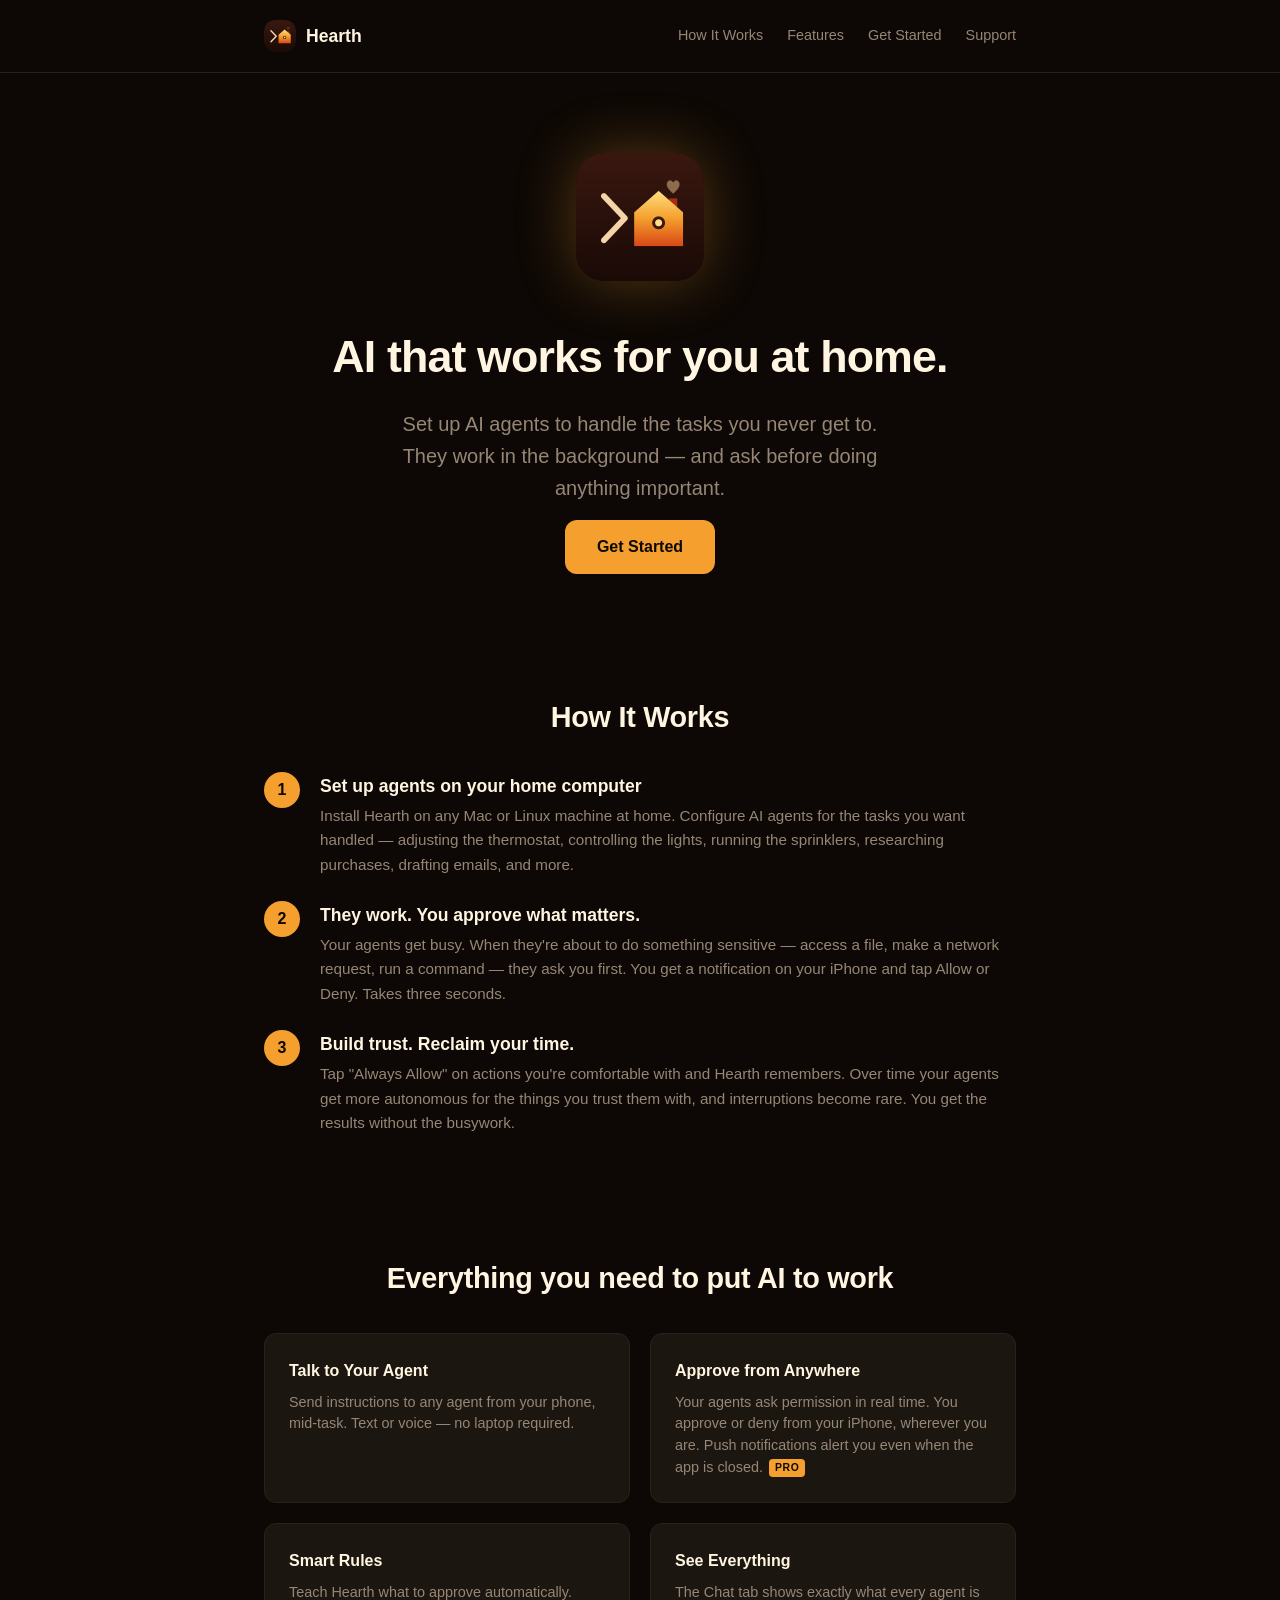
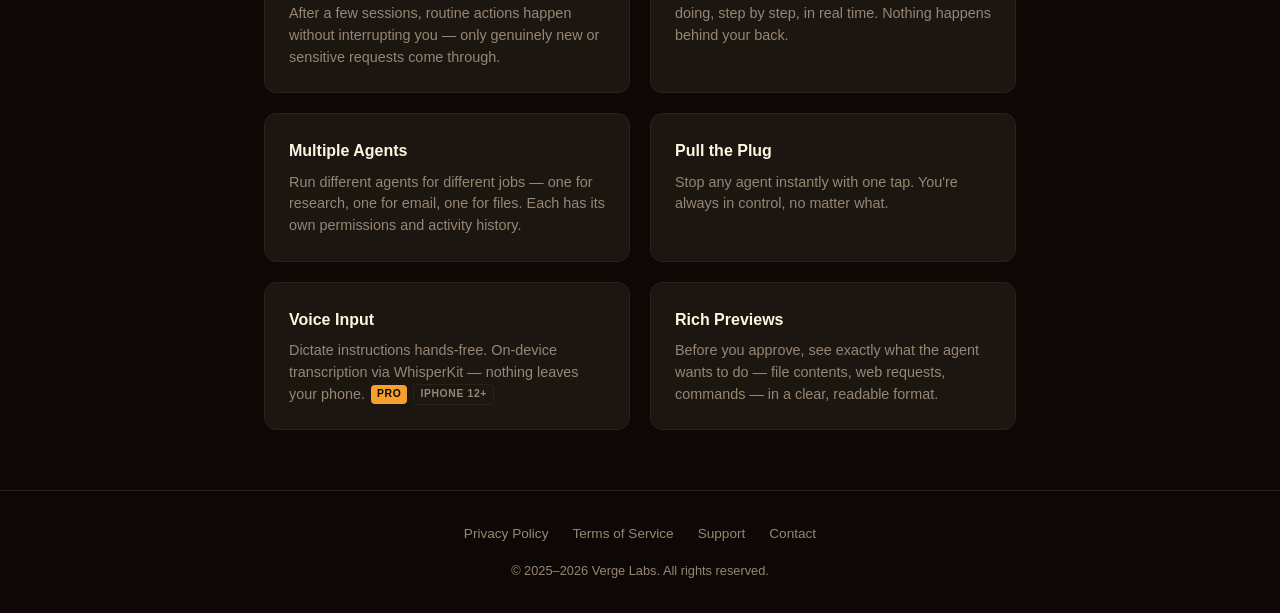
==== commit ff5d073a: "Fix hero logo: PNG + wrapper div, reliable border-radius glow" ====
--- a/index.html
+++ b/index.html
@@ -27,7 +27,9 @@
 
   <header class="hero">
     <div class="container">
-      <img src="hearthcmd.svg" alt="Hearth" class="hero-logo">
+      <div class="hero-logo-wrapper">
+        <img src="hearthcmd-1024.png" alt="Hearth" class="hero-logo">
+      </div>
       <h1>AI that works for you at home.</h1>
       <p class="tagline">Set up AI agents to handle the tasks you never get to. They work in the background &mdash; and ask before doing anything important.</p>
       <a href="guide.html" class="cta-button">Get Started</a>
--- a/style.css
+++ b/style.css
@@ -93,11 +93,20 @@
   padding: 80px 0 60px;
 }
 
+.hero-logo-wrapper {
+  width: 128px;
+  height: 128px;
+  border-radius: 28px;
+  overflow: hidden;
+  box-shadow: 0 0 60px var(--accent-glow);
+  margin-bottom: 32px;
+  display: inline-block;
+}
+
 .hero-logo {
   width: 128px;
   height: 128px;
-  margin-bottom: 32px;
-  filter: drop-shadow(0 0 40px var(--accent-glow));
+  display: block;
 }
 
 .hero h1 {
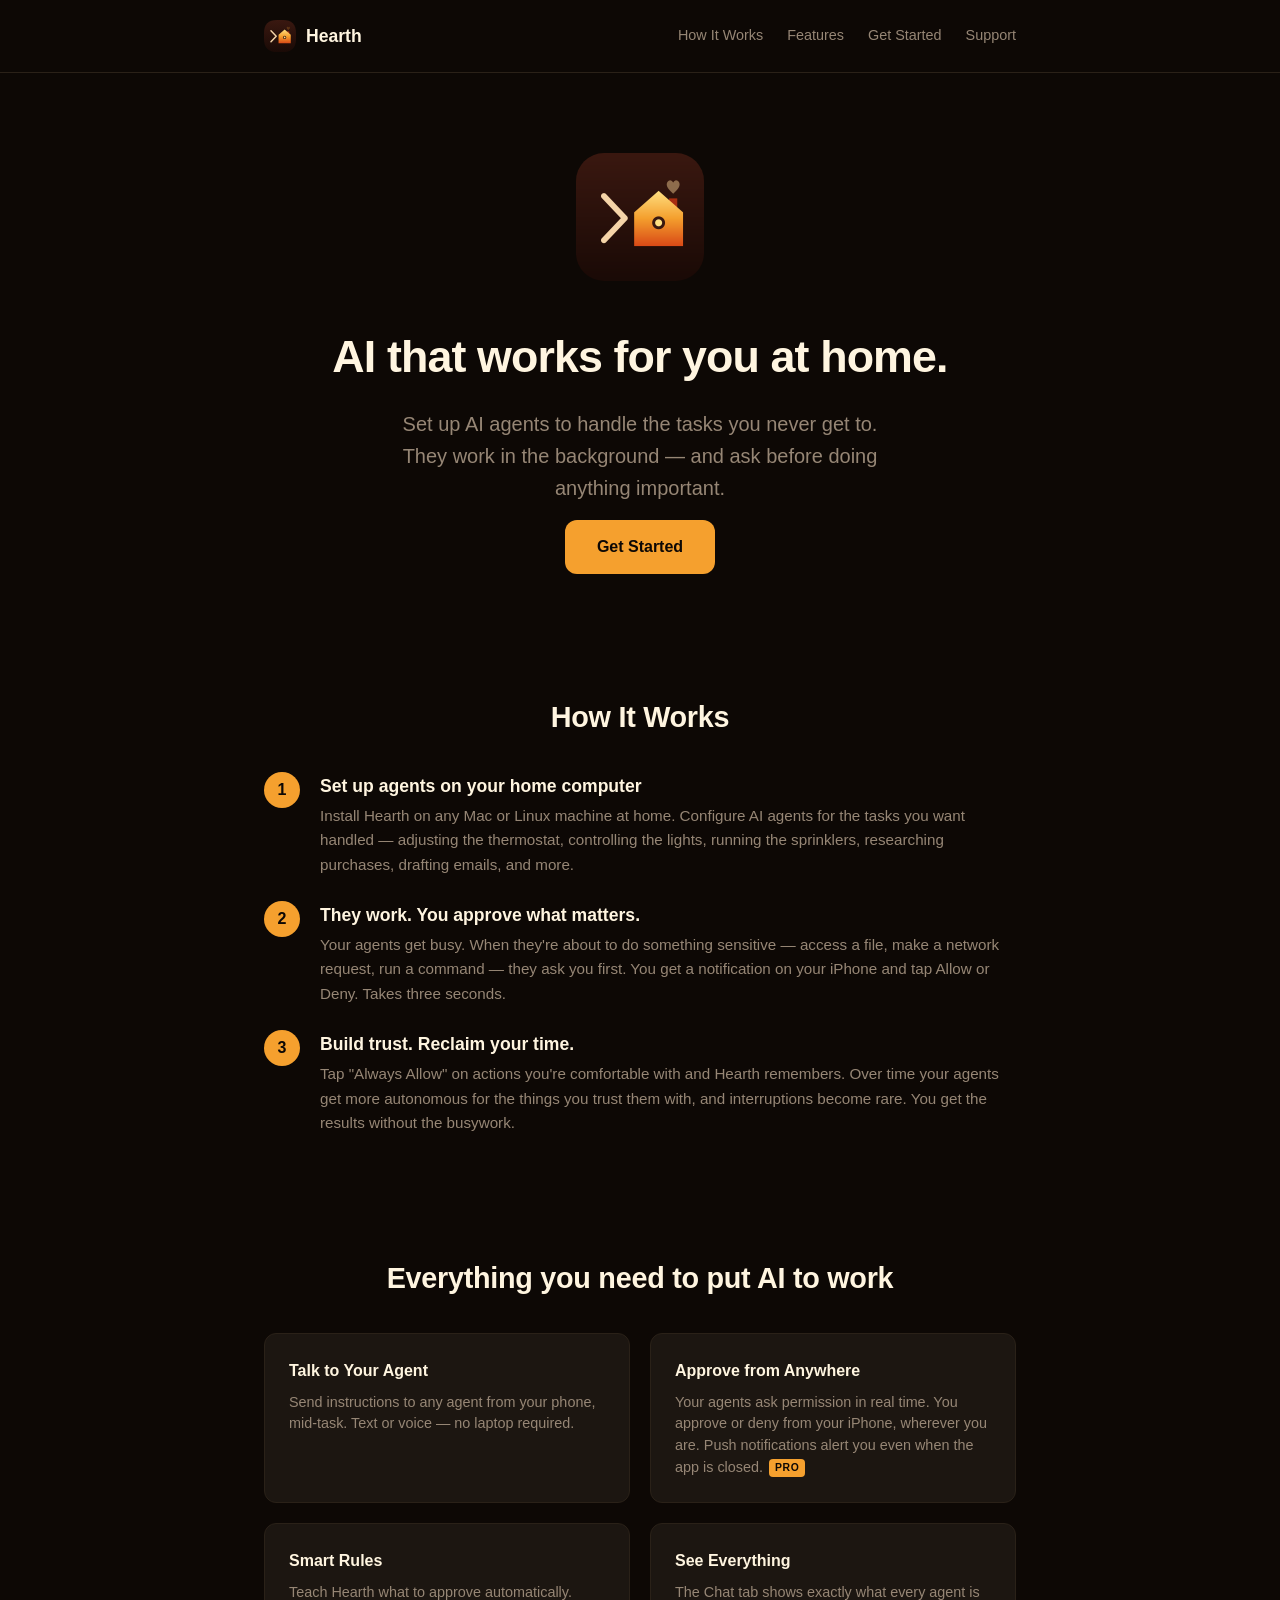
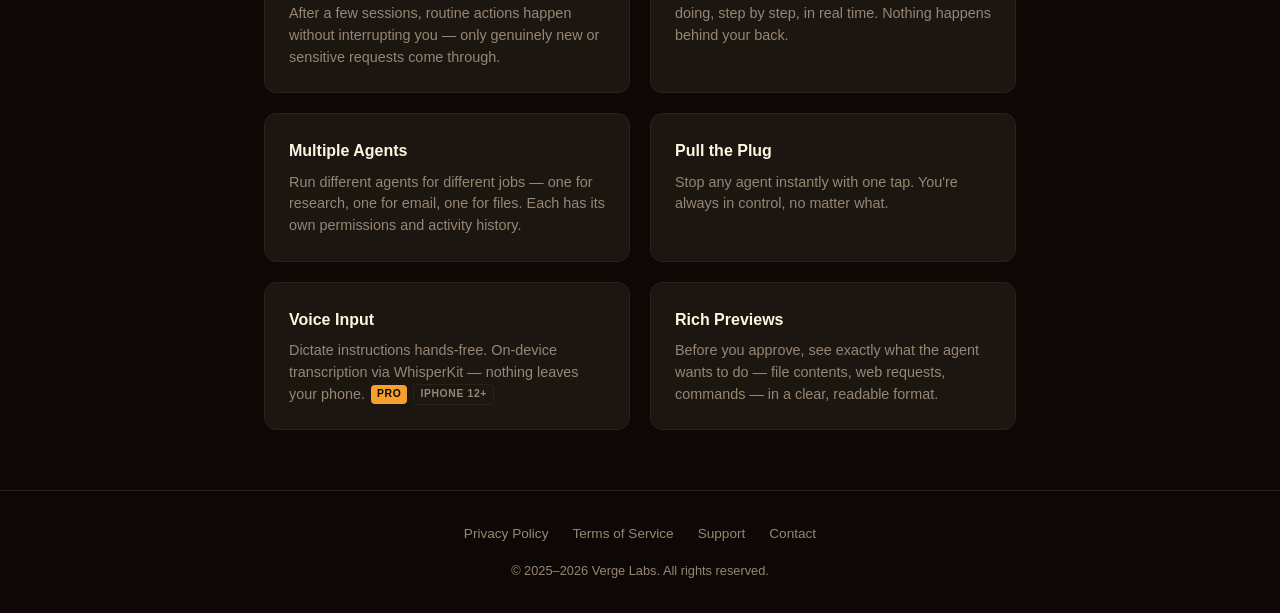
==== commit b82fa0d1: "chore: update support email to support@vergelabs.org Co-Authored-By: Claude Sonnet 4.6 <noreply@anth" ====
--- a/index.html
+++ b/index.html
@@ -111,7 +111,7 @@
         <a href="privacy.html">Privacy Policy</a>
         <a href="terms.html">Terms of Service</a>
         <a href="support.html">Support</a>
-        <a href="mailto:support@hearthcmd.com">Contact</a>
+        <a href="mailto:support@vergelabs.org">Contact</a>
       </div>
       <p class="copyright">&copy; 2025&ndash;2026 Verge Labs. All rights reserved.</p>
     </div>
--- a/style.css
+++ b/style.css
@@ -98,7 +98,6 @@
   height: 128px;
   border-radius: 28px;
   overflow: hidden;
-  box-shadow: 0 0 60px var(--accent-glow);
   margin-bottom: 32px;
   display: inline-block;
 }
